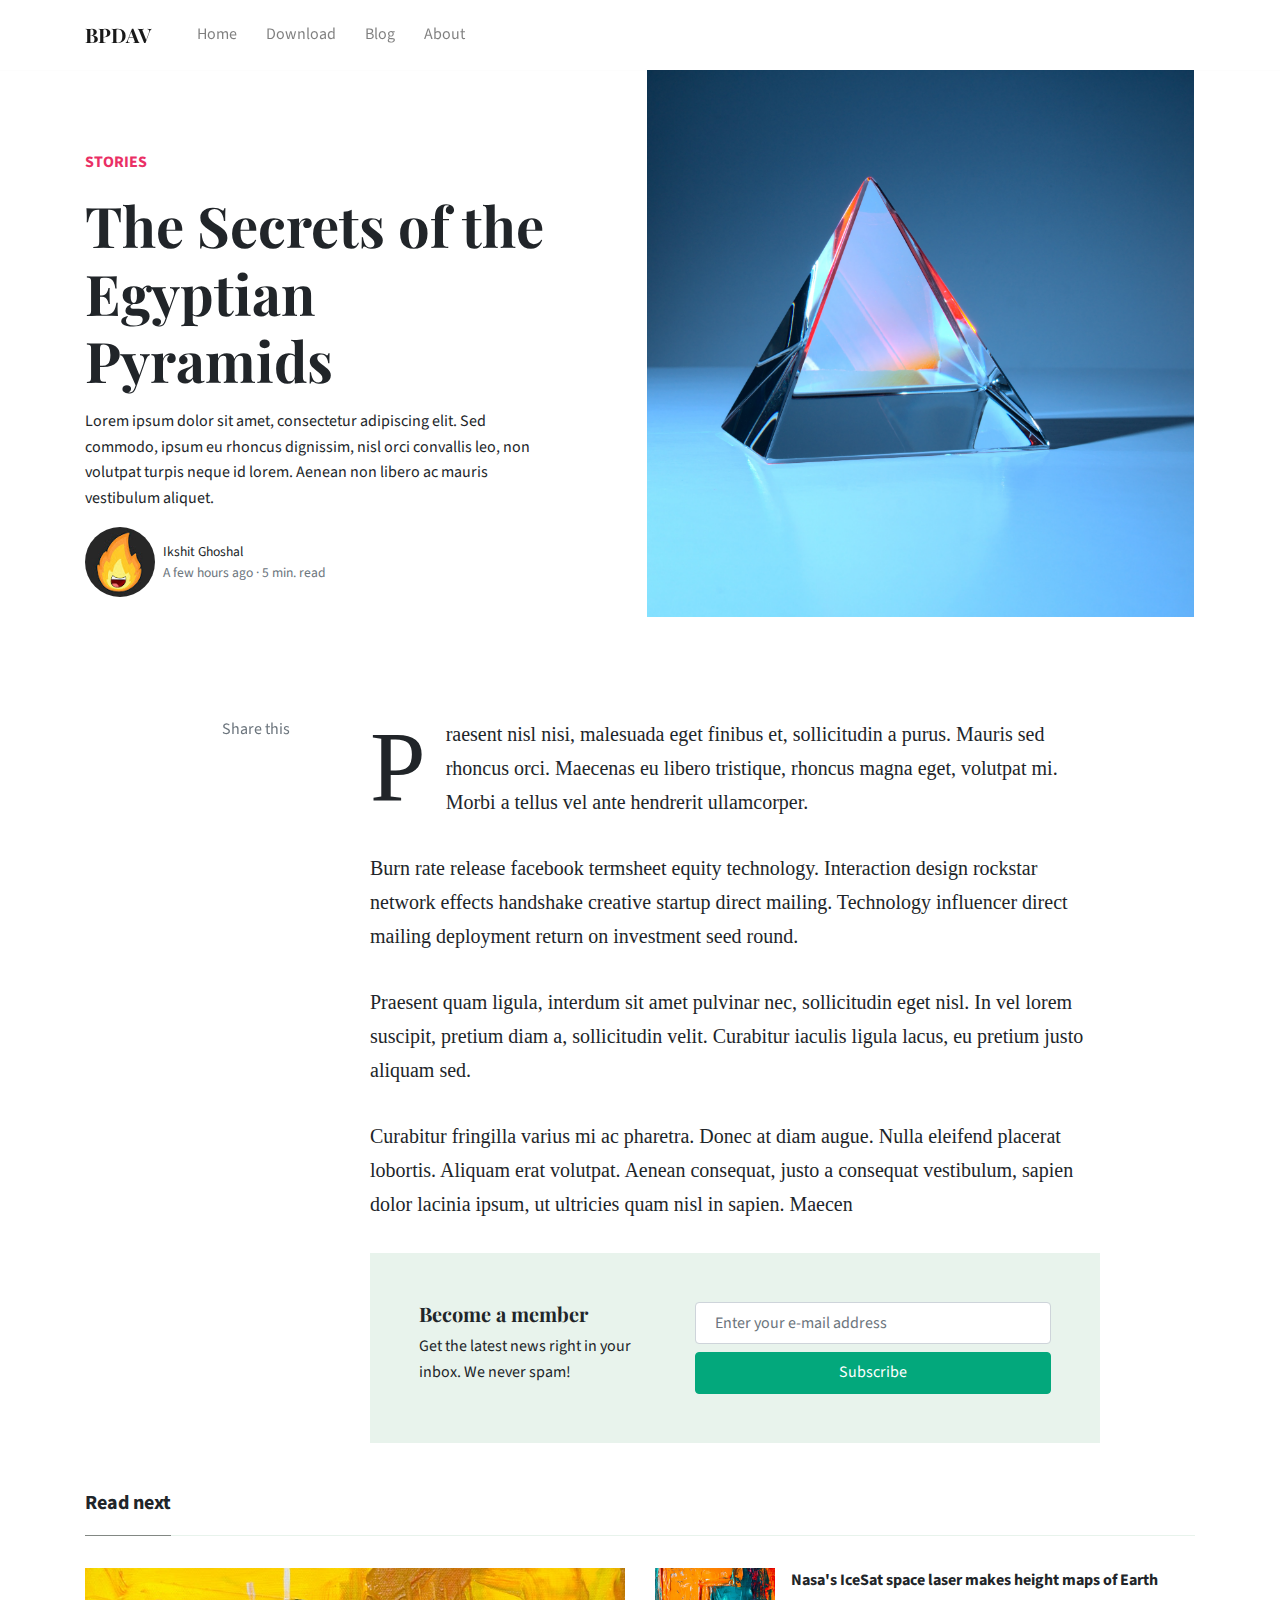
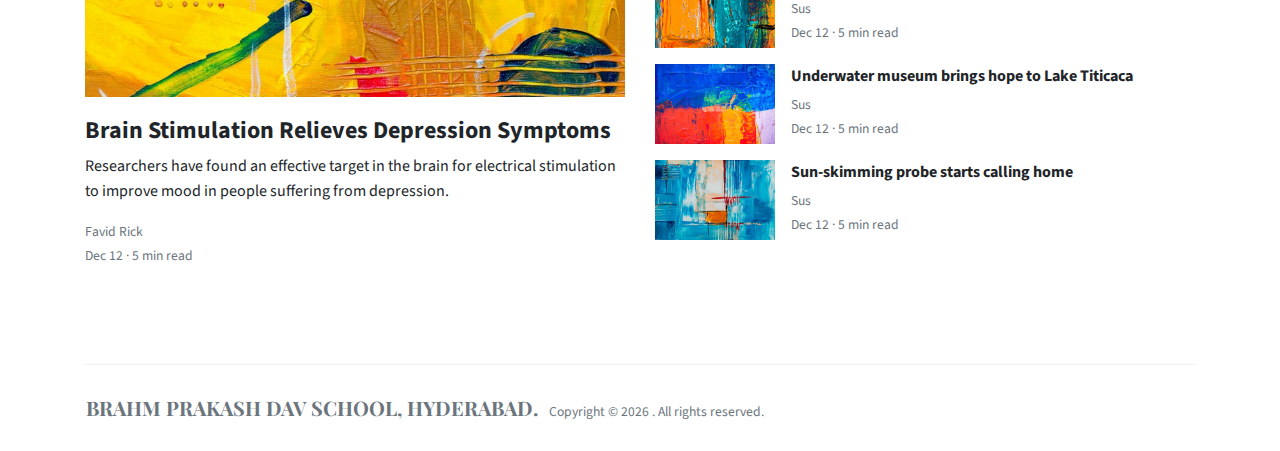
==== article.html @ 1b32ec22 "1." ====
<!DOCTYPE html>
<html lang="en">
<head>
<meta charset="utf-8"/>
<link rel="apple-touch-icon" sizes="76x76" href="./assets/img/favicon.ico">
<link rel="icon" type="image/png" href="./assets/img/favicon.ico">
<meta http-equiv="X-UA-Compatible" content="IE=edge,chrome=1"/>
<title>Mundana Template by WowThemesNet</title>
<meta content='width=device-width, initial-scale=1.0, maximum-scale=1.0, user-scalable=0, shrink-to-fit=no' name='viewport'/>
<!-- Google Font -->
<link href="https://fonts.googleapis.com/css?family=Playfair+Display:400,700|Source+Sans+Pro:400,700" rel="stylesheet">
<!-- Font Awesome Icons -->
<link rel="stylesheet" href="https://use.fontawesome.com/releases/v5.3.1/css/all.css" integrity="sha384-mzrmE5qonljUremFsqc01SB46JvROS7bZs3IO2EmfFsd15uHvIt+Y8vEf7N7fWAU" crossorigin="anonymous">
<!-- Main CSS -->
<link href="./assets/css/main.css" rel="stylesheet"/>
</head>
<body>

<nav class="topnav navbar navbar-expand-lg navbar-light bg-white fixed-top">
<div class="container">
	<a class="navbar-brand" href="./index.html"><strong>BPDAV</strong></a>
	<button class="navbar-toggler collapsed" type="button" data-toggle="collapse" data-target="#navbarColor02" aria-controls="navbarColor02" aria-expanded="false" aria-label="Toggle navigation">
	<span class="navbar-toggler-icon"></span>
	</button>
	<div class="navbar-collapse collapse" id="navbarColor02" style="">
		<ul class="navbar-nav mr-auto d-flex align-items-center">
			<ul class="navbar-nav mr-auto d-flex align-items-center">
				<li class="nav-item">
				<a class="nav-link" href="./index.html">Home <span class="sr-only">(current)</span></a>
				</li>
				<li class="nav-item">
				<a class="nav-link" href="./article.html">Download</a>
				</li>
				<li class="nav-item">
				<a class="nav-link" href="./article.html">Blog</a>
				</li>
				<li class="nav-item">
				<a class="nav-link" href="./article.html">About</a>
				</li>
			</ul>
		</ul>
	</div>
</div>
</nav>
<!-- End Navbar -->

<div class="container">
	<div class="jumbotron jumbotron-fluid mb-3 pl-0 pt-0 pb-0 bg-white position-relative">
		<div class="h-100 tofront">
			<div class="row justify-content-between">
				<div class="col-md-6 pt-6 pb-6 pr-6 align-self-center">
					<p class="text-uppercase font-weight-bold">
						<a class="text-danger" href="./category.html">Stories</a>
					</p>
					<h1 class="display-4 secondfont mb-3 font-weight-bold">The Secrets of the Egyptian Pyramids</h1>
					<p class="mb-3">
						Lorem ipsum dolor sit amet, consectetur adipiscing elit. Sed commodo, ipsum eu rhoncus dignissim, nisl orci convallis leo, non volutpat turpis neque id lorem. Aenean non libero ac mauris vestibulum aliquet.
					</p>
					<div class="d-flex align-items-center">
						<img class="rounded-circle" src="assets/img/demo/channels4_profile.jpg" width="70">
						<small class="ml-2">Ikshit Ghoshal <span class="text-muted d-block">A few hours ago &middot; 5 min. read</span>
						</small>
					</div>
				</div>
				<div class="col-md-6 pr-0">
					<img src="./assets/img/demo/intro.jpg">
				</div>
			</div>
		</div>
	</div>
</div>
<!-- End Header -->
    

<div class="container pt-4 pb-4">
	<div class="row justify-content-center">
		<div class="col-lg-2 pr-4 mb-4 col-md-12">
			<div class="sticky-top text-center">
				<div class="text-muted">
					Share this
				</div>
				<div class="share d-inline-block">
					<!-- AddToAny BEGIN -->
					<div class="a2a_kit a2a_kit_size_32 a2a_default_style">
						<a class="a2a_dd" href="https://www.addtoany.com/share"></a>
						<a class="a2a_button_facebook"></a>
						<a class="a2a_button_twitter"></a>
					</div>
					<script async src="https://static.addtoany.com/menu/page.js"></script>
					<!-- AddToAny END -->
				</div>
			</div>
		</div>
		<div class="col-md-12 col-lg-8">
			<article class="article-post">
			<p>
				Praesent nisl nisi, malesuada eget finibus et, sollicitudin a purus. Mauris sed rhoncus orci. Maecenas eu libero tristique, rhoncus magna eget, volutpat mi. Morbi a tellus vel ante hendrerit ullamcorper.
			<p>
				 Burn rate release facebook termsheet equity technology. Interaction design rockstar network effects handshake creative startup direct mailing. Technology influencer direct mailing deployment return on investment seed round.
			</p>
			<p>
				Praesent quam ligula, interdum sit amet pulvinar nec, sollicitudin eget nisl. In vel lorem suscipit, pretium diam a, sollicitudin velit. Curabitur iaculis ligula lacus, eu pretium justo aliquam sed.
			</p>
			<p>
				Curabitur fringilla varius mi ac pharetra. Donec at diam augue. Nulla eleifend placerat lobortis. Aliquam erat volutpat. Aenean consequat, justo a consequat vestibulum, sapien dolor lacinia ipsum, ut ultricies quam nisl in sapien. Maecen
			</p>
			</article>
			<div class="border p-5 bg-lightblue">
				<div class="row justify-content-between">
					<div class="col-md-5 mb-2 mb-md-0">
						<h5 class="font-weight-bold secondfont">Become a member</h5>
						 Get the latest news right in your inbox. We never spam!
					</div>
					<div class="col-md-7">
						<div class="row">
							<div class="col-md-12">
								<input type="text" class="form-control" placeholder="Enter your e-mail address">
							</div>
							<div class="col-md-12 mt-2">
								<button type="submit" class="btn btn-success btn-block">Subscribe</button>
							</div>
						</div>
					</div>
				</div>
			</div>
		</div>
	</div>
</div>
    
<div class="container pt-4 pb-4">
	<h5 class="font-weight-bold spanborder"><span>Read next</span></h5>
	<div class="row">
		<div class="col-lg-6">
			<div class="card border-0 mb-4 box-shadow h-xl-300">
				<div style="background-image: url(./assets/img/demo/3.jpg); height: 150px; background-size: cover; background-repeat: no-repeat;">
				</div>
				<div class="card-body px-0 pb-0 d-flex flex-column align-items-start">
					<h2 class="h4 font-weight-bold">
					<a class="text-dark" href="#">Brain Stimulation Relieves Depression Symptoms</a>
					</h2>
					<p class="card-text">
						 Researchers have found an effective target in the brain for electrical stimulation to improve mood in people suffering from depression.
					</p>
					<div>
						<small class="d-block"><a class="text-muted" href="./author.html">Favid Rick</a></small>
						<small class="text-muted">Dec 12 · 5 min read</small>
					</div>
				</div>
			</div>
		</div>
		<div class="col-lg-6">
			<div class="flex-md-row mb-4 box-shadow h-xl-300">
				<div class="mb-3 d-flex align-items-center">
					<img height="80" src="./assets/img/demo/blog4.jpg">
					<div class="pl-3">
						<h2 class="mb-2 h6 font-weight-bold">
						<a class="text-dark" href="./article.html">Nasa's IceSat space laser makes height maps of Earth</a>
						</h2>
						<div class="card-text text-muted small">
							 Sus
						</div>
						<small class="text-muted">Dec 12 · 5 min read</small>
					</div>
				</div>
				<div class="mb-3 d-flex align-items-center">
					<img height="80" src="./assets/img/demo/blog5.jpg">
					<div class="pl-3">
						<h2 class="mb-2 h6 font-weight-bold">
						<a class="text-dark" href="./article.html">Underwater museum brings hope to Lake Titicaca</a>
						</h2>
						<div class="card-text text-muted small">
							Sus
						</div>
						<small class="text-muted">Dec 12 · 5 min read</small>
					</div>
				</div>
				<div class="mb-3 d-flex align-items-center">
					<img height="80" src="./assets/img/demo/blog6.jpg">
					<div class="pl-3">
						<h2 class="mb-2 h6 font-weight-bold">
						<a class="text-dark" href="./article.html">Sun-skimming probe starts calling home</a>
						</h2>
						<div class="card-text text-muted small">
							Sus
						</div>
						<small class="text-muted">Dec 12 · 5 min read</small>
					</div>
				</div>
			</div>
		</div>
	</div>
</div>
<!-- End Main -->
    

<div class="container mt-5">
	<footer class="bg-white border-top p-3 text-muted small">
	<div class="row align-items-center justify-content-between">
		<div>
			<span class="navbar-brand mr-2"><strong>BRAHM PRAKASH DAV SCHOOL, HYDERABAD.</strong></span> Copyright &copy;
			<script>document.write(new Date().getFullYear())</script>
			 . All rights reserved.
		</div>

	</div>
	</footer>
</div>
<!-- End Footer -->

<script src="./assets/js/vendor/jquery.min.js" type="text/javascript"></script>
<script src="./assets/js/vendor/popper.min.js" type="text/javascript"></script>
<script src="./assets/js/vendor/bootstrap.min.js" type="text/javascript"></script>
<script src="./assets/js/functions.js" type="text/javascript"></script>
</body>
</html>
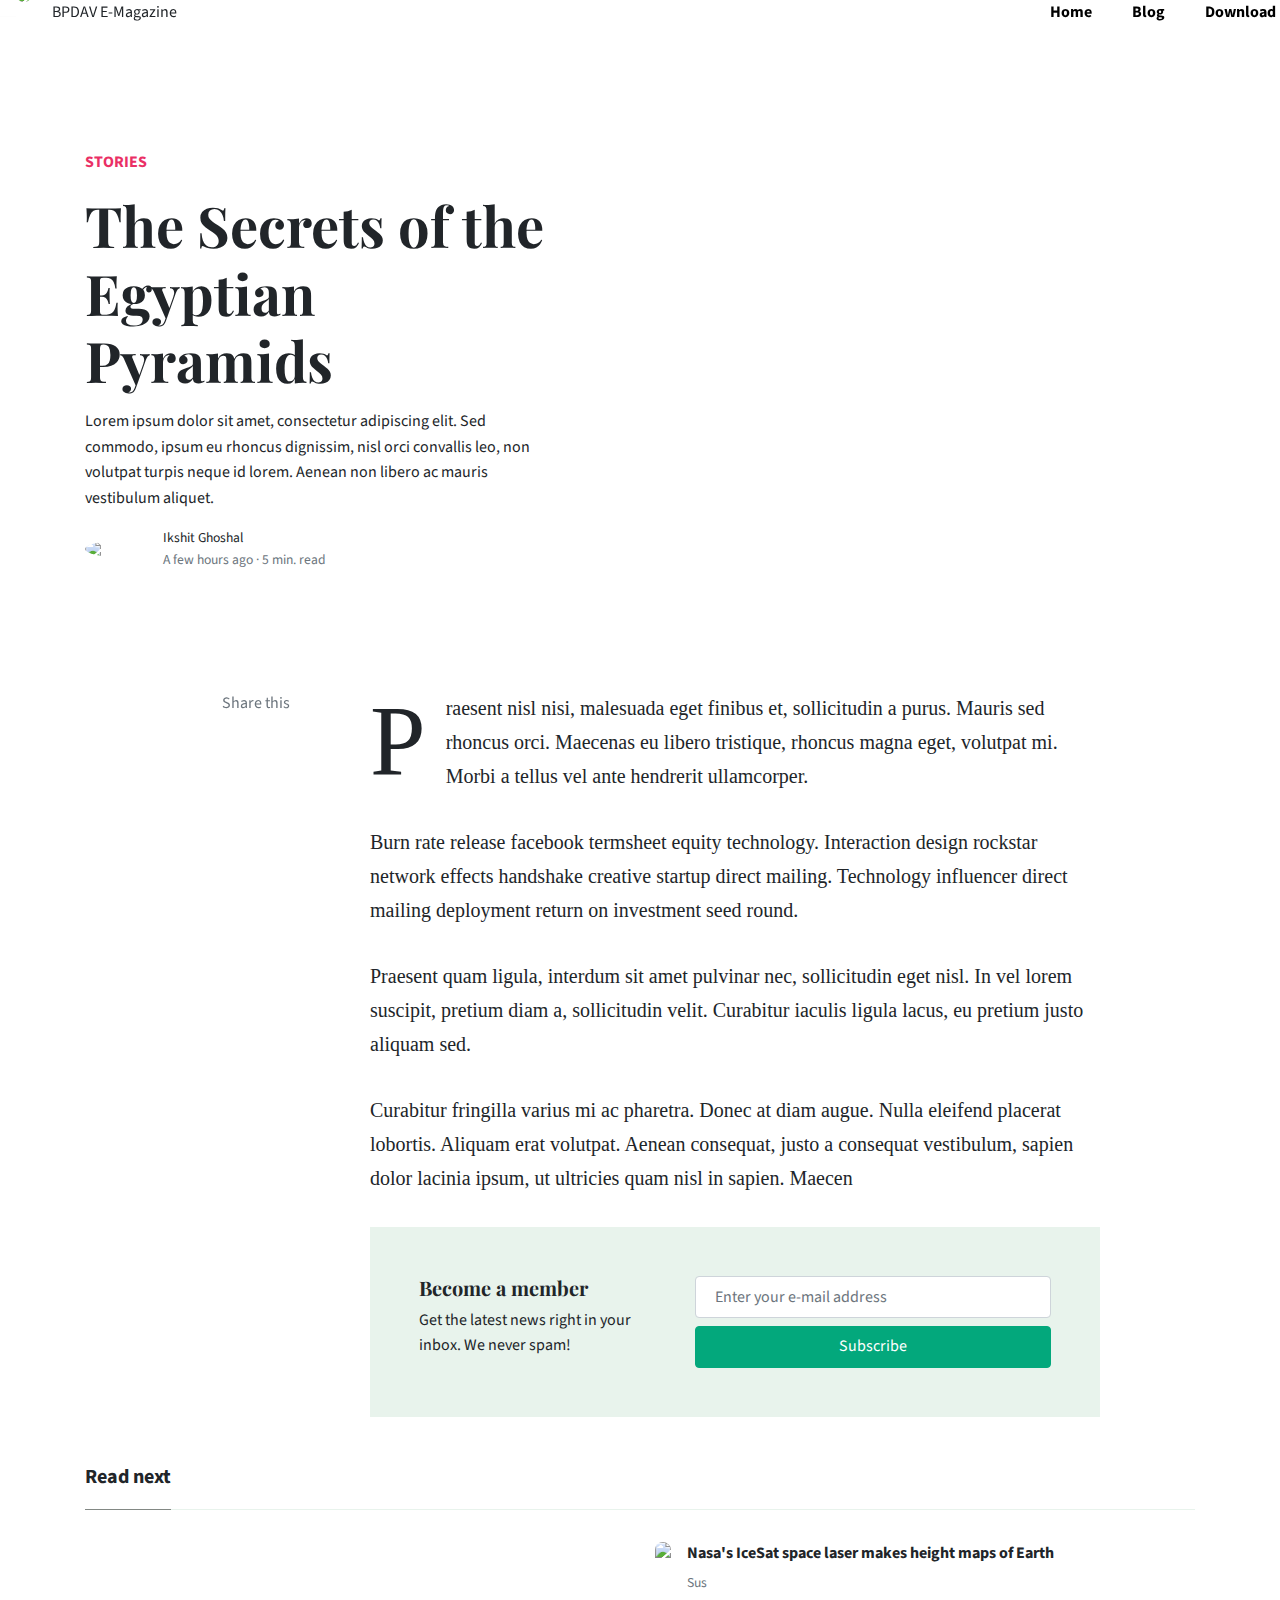
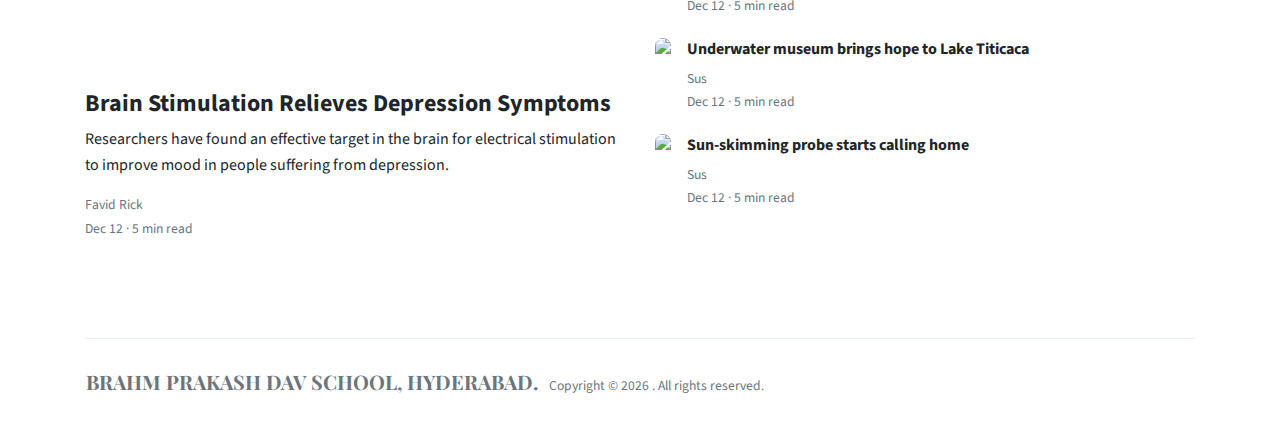
==== commit 3645f946: "gg" ====
--- a/article.html
+++ b/article.html
@@ -5,43 +5,28 @@
 <link rel="apple-touch-icon" sizes="76x76" href="./assets/img/favicon.ico">
 <link rel="icon" type="image/png" href="./assets/img/favicon.ico">
 <meta http-equiv="X-UA-Compatible" content="IE=edge,chrome=1"/>
-<title>Mundana Template by WowThemesNet</title>
+<title>World war II after 80 years</title>
 <meta content='width=device-width, initial-scale=1.0, maximum-scale=1.0, user-scalable=0, shrink-to-fit=no' name='viewport'/>
 <!-- Google Font -->
 <link href="https://fonts.googleapis.com/css?family=Playfair+Display:400,700|Source+Sans+Pro:400,700" rel="stylesheet">
 <!-- Font Awesome Icons -->
 <link rel="stylesheet" href="https://use.fontawesome.com/releases/v5.3.1/css/all.css" integrity="sha384-mzrmE5qonljUremFsqc01SB46JvROS7bZs3IO2EmfFsd15uHvIt+Y8vEf7N7fWAU" crossorigin="anonymous">
 <!-- Main CSS -->
-<link href="./assets/css/main.css" rel="stylesheet"/>
+<link href="style.css" rel="stylesheet"/>
+<link href="main.css" rel="stylesheet"/>
 </head>
 <body>
 
 <nav class="topnav navbar navbar-expand-lg navbar-light bg-white fixed-top">
-<div class="container">
-	<a class="navbar-brand" href="./index.html"><strong>BPDAV</strong></a>
-	<button class="navbar-toggler collapsed" type="button" data-toggle="collapse" data-target="#navbarColor02" aria-controls="navbarColor02" aria-expanded="false" aria-label="Toggle navigation">
-	<span class="navbar-toggler-icon"></span>
-	</button>
-	<div class="navbar-collapse collapse" id="navbarColor02" style="">
-		<ul class="navbar-nav mr-auto d-flex align-items-center">
-			<ul class="navbar-nav mr-auto d-flex align-items-center">
-				<li class="nav-item">
-				<a class="nav-link" href="./index.html">Home <span class="sr-only">(current)</span></a>
-				</li>
-				<li class="nav-item">
-				<a class="nav-link" href="./article.html">Download</a>
-				</li>
-				<li class="nav-item">
-				<a class="nav-link" href="./article.html">Blog</a>
-				</li>
-				<li class="nav-item">
-				<a class="nav-link" href="./article.html">About</a>
-				</li>
-			</ul>
-		</ul>
-	</div>
-</div>
+	<li style="background-color: white; position: fixed; width: 100%; float: left; height: 55px;" type="none">
+		<a href="http://bpdav.edu.in" target="_blank" style="float: left;"><img src="https://play-lh.googleusercontent.com/n-0oFUf8Eiev3XejPTW1wCT5xMYqAeQbw_B_-E-G5D4bwlsayM3WEWOA3piqc2TqYt8" style="width: 50px; height: auto;"></a>
+		<sus style="float: left; padding: 19px 20px;">BPDAV E-Magazine</sus>
+		<button onclick="location.href = '#dl';" style="float: right; padding: 19px 20px;"><b>Download</b></button>
+		<button onclick="location.href = '#blog'" style="float: right; padding: 19px 20px;"><b>Blog</b></button>
+		<button onclick="location.href = '#home';" style="float: right; padding: 19px 20px;" ><b>Home</b></button>
+	</li>
 </nav>
+
 <!-- End Navbar -->
 
 <div class="container">
@@ -61,9 +46,6 @@
 						<small class="ml-2">Ikshit Ghoshal <span class="text-muted d-block">A few hours ago &middot; 5 min. read</span>
 						</small>
 					</div>
-				</div>
-				<div class="col-md-6 pr-0">
-					<img src="./assets/img/demo/intro.jpg">
 				</div>
 			</div>
 		</div>
--- a/style.css
+++ b/style.css
@@ -0,0 +1,42 @@
+@import url('https://fonts.googleapis.com/css2?family=Be+Vietnam+Pro:wght@200&display=swap');
+
+body{
+    font-family: 'Be Vietnam Pro', sans-serif;
+    margin: 0;
+}
+
+.mainbtn {
+    height: 100px;
+    width: 250px;
+    text-align: center;
+    background-color: white;
+    font-family: 'Be Vietnam Pro', sans-serif;
+    border-radius: 100px;
+    font-size: 40px;
+}
+
+.center {
+    display: flex;
+    justify-content: center;
+    align-items: center;
+}
+
+button:hover {
+    background-color: grey;
+    color: white;
+}
+
+button {
+    color: black;
+    background-color: white;
+    font-family: 'Be Vietnam Pro', sans-serif;
+    border: none;
+}
+
+button:active {
+    background-color: black;
+}
+
+img {
+    border-radius: 10px;   
+}